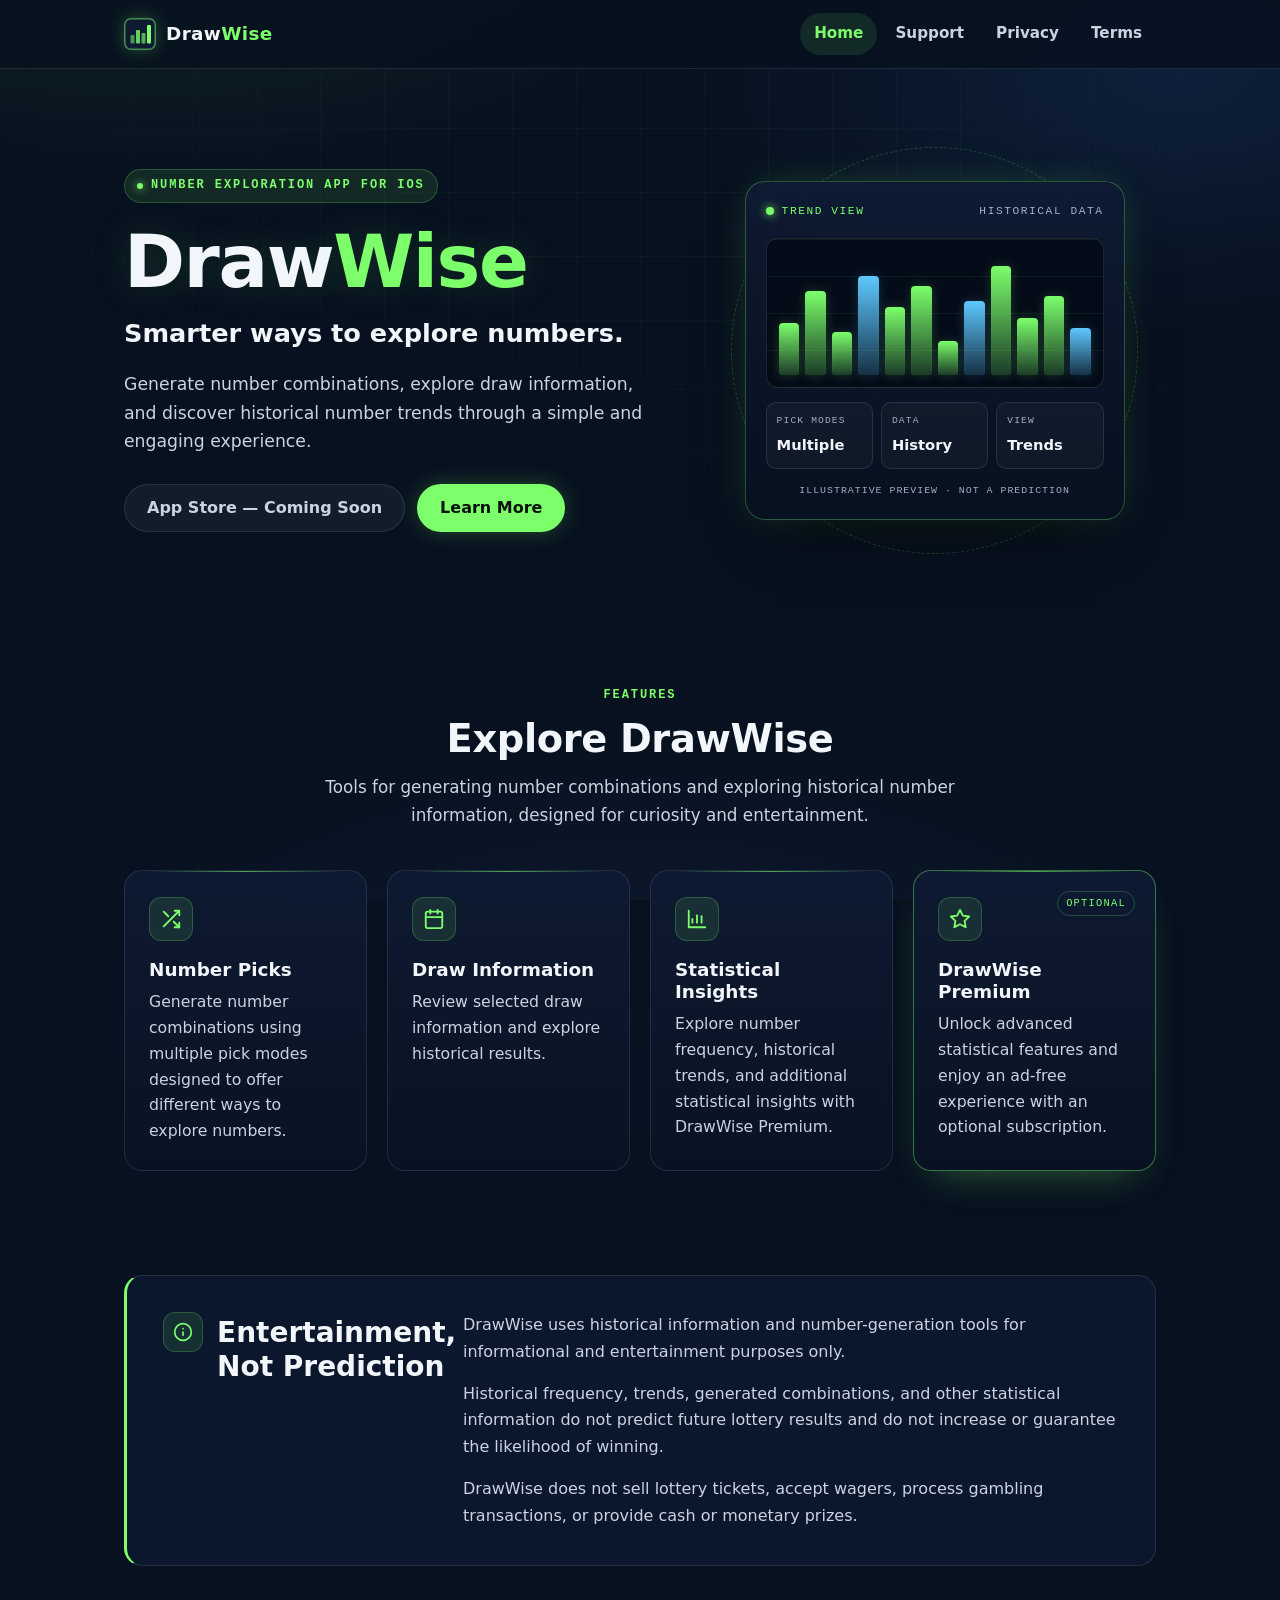
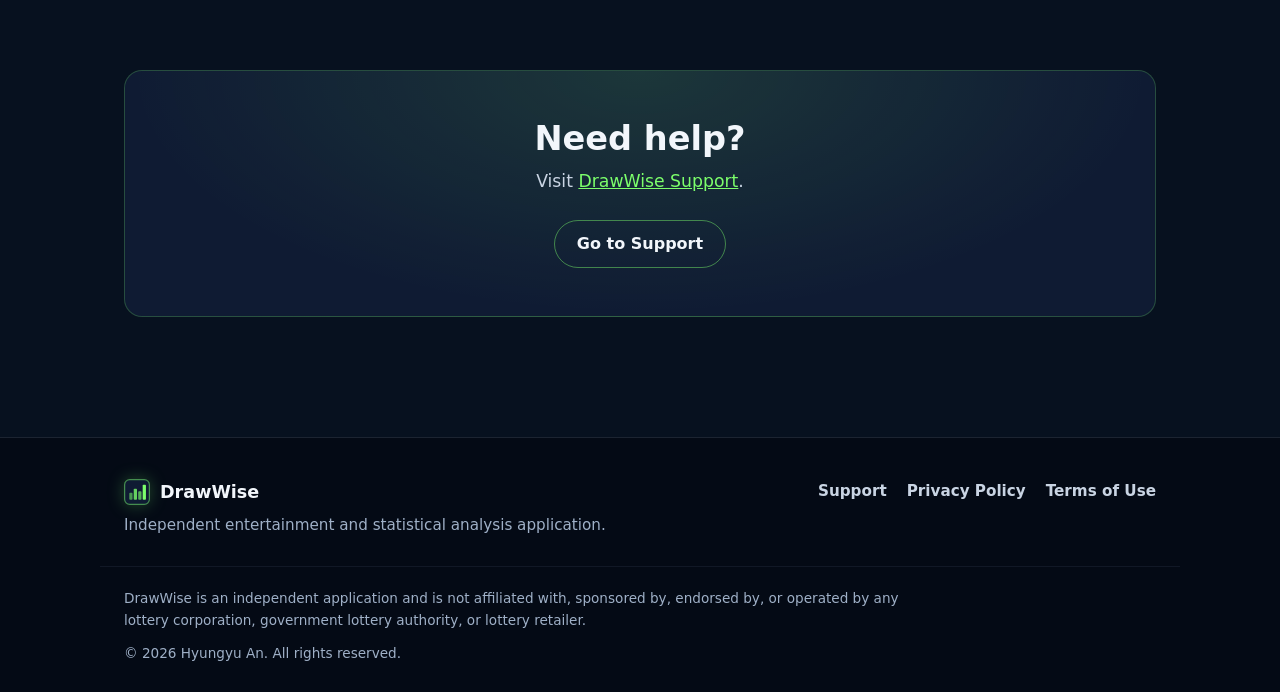
==== index.html @ 0a420d43 "Initial DrawWise website Co-authored-by: Cursor <cursoragent@cursor.com>" ====
<!DOCTYPE html>
<html lang="en">
<head>
  <meta charset="UTF-8">
  <meta name="viewport" content="width=device-width, initial-scale=1.0">
  <title>DrawWise – Number Insights &amp; Picks</title>
  <meta name="description" content="DrawWise is an independent entertainment and statistical number-analysis app for generating number combinations and exploring historical number trends.">
  <meta name="theme-color" content="#07111F">
  <meta property="og:type" content="website">
  <meta property="og:site_name" content="DrawWise">
  <meta property="og:title" content="DrawWise – Number Insights &amp; Picks">
  <meta property="og:description" content="DrawWise is an independent entertainment and statistical number-analysis app for generating number combinations and exploring historical number trends.">
  <link rel="icon" href="favicon.svg" type="image/svg+xml">
  <script>document.documentElement.classList.add('js');</script>
  <link rel="stylesheet" href="assets/css/styles.css">
  <script src="assets/js/main.js" defer></script>
</head>
<body>
  <a class="skip-link" href="#main">Skip to content</a>

  <header class="site-header">
    <div class="container header-inner">
      <a class="brand" href="index.html" aria-label="DrawWise home">
        <svg class="brand-mark" viewBox="0 0 64 64" aria-hidden="true" focusable="false">
          <rect width="64" height="64" rx="14" fill="#0F1B33"/>
          <rect x="1.5" y="1.5" width="61" height="61" rx="12.5" fill="none" stroke="#7CFF6B" stroke-opacity="0.5" stroke-width="3"/>
          <rect x="13" y="34" width="8" height="17" rx="2" fill="#7CFF6B" fill-opacity="0.55"/>
          <rect x="24" y="24" width="8" height="27" rx="2" fill="#7CFF6B" fill-opacity="0.8"/>
          <rect x="35" y="30" width="8" height="21" rx="2" fill="#7CFF6B" fill-opacity="0.65"/>
          <rect x="46" y="14" width="8" height="37" rx="2" fill="#7CFF6B"/>
        </svg>
        <span>Draw<span class="brand-accent">Wise</span></span>
      </a>

      <button class="nav-toggle" type="button" aria-expanded="false" aria-controls="site-nav">
        <span class="visually-hidden">Menu</span>
        <span class="nav-toggle-bar" aria-hidden="true"></span>
        <span class="nav-toggle-bar" aria-hidden="true"></span>
        <span class="nav-toggle-bar" aria-hidden="true"></span>
      </button>

      <nav id="site-nav" class="site-nav" aria-label="Primary">
        <ul class="nav-list">
          <li><a class="nav-link" href="index.html" aria-current="page">Home</a></li>
          <li><a class="nav-link" href="support.html">Support</a></li>
          <li><a class="nav-link" href="privacy.html">Privacy</a></li>
          <li><a class="nav-link" href="terms.html">Terms</a></li>
        </ul>
      </nav>
    </div>
  </header>

  <main id="main" tabindex="-1">
    <section class="hero" aria-labelledby="hero-title">
      <div class="container hero-grid">
        <div class="hero-copy">
          <p class="eyebrow">Number exploration app for iOS</p>
          <h1 id="hero-title" class="hero-title">Draw<span class="text-accent">Wise</span></h1>
          <p class="hero-subtitle">Smarter ways to explore numbers.</p>
          <p class="hero-text">
            Generate number combinations, explore draw information, and discover historical number
            trends through a simple and engaging experience.
          </p>
          <div class="hero-actions">
            <!-- REPLACE WITH APP STORE LINK AFTER RELEASE:
                 swap this button for
                 <a class="btn btn-primary" href="https://apps.apple.com/app/idYOUR_APP_ID">Download on the App Store</a> -->
            <button class="btn btn-store" type="button" disabled>App Store — Coming Soon</button>
            <a class="btn btn-primary" href="#explore">Learn More</a>
          </div>
        </div>

        <div class="hero-visual" aria-hidden="true">
          <div class="console">
            <div class="console-head">
              <span class="console-status">Trend view</span>
              <span>Historical data</span>
            </div>
            <div class="console-bars">
              <span style="--h: 42%"></span>
              <span style="--h: 68%"></span>
              <span style="--h: 35%"></span>
              <span style="--h: 80%"></span>
              <span style="--h: 55%"></span>
              <span style="--h: 72%"></span>
              <span style="--h: 28%"></span>
              <span style="--h: 60%"></span>
              <span style="--h: 88%"></span>
              <span style="--h: 46%"></span>
              <span style="--h: 64%"></span>
              <span style="--h: 38%"></span>
            </div>
            <div class="console-meta">
              <div class="console-stat">
                <span class="console-stat-label">Pick modes</span>
                <span class="console-stat-value">Multiple</span>
              </div>
              <div class="console-stat">
                <span class="console-stat-label">Data</span>
                <span class="console-stat-value">History</span>
              </div>
              <div class="console-stat">
                <span class="console-stat-label">View</span>
                <span class="console-stat-value">Trends</span>
              </div>
            </div>
            <p class="console-foot">Illustrative preview · Not a prediction</p>
          </div>
        </div>
      </div>
    </section>

    <section id="explore" class="section" aria-labelledby="explore-title">
      <div class="container">
        <div class="section-head">
          <p class="section-kicker">Features</p>
          <h2 id="explore-title" class="section-title">Explore DrawWise</h2>
          <p class="section-lead">
            Tools for generating number combinations and exploring historical number information,
            designed for curiosity and entertainment.
          </p>
        </div>

        <ul class="card-grid" role="list">
          <li class="card">
            <div class="card-icon" aria-hidden="true">
              <svg viewBox="0 0 24 24" fill="none" stroke="currentColor" stroke-width="2" stroke-linecap="round" stroke-linejoin="round">
                <path d="M16 3h5v5"/>
                <path d="M4 20 21 3"/>
                <path d="M21 16v5h-5"/>
                <path d="m15 15 6 6"/>
                <path d="m4 4 5 5"/>
              </svg>
            </div>
            <h3 class="card-title">Number Picks</h3>
            <p class="card-text">
              Generate number combinations using multiple pick modes designed to offer different ways
              to explore numbers.
            </p>
          </li>

          <li class="card">
            <div class="card-icon" aria-hidden="true">
              <svg viewBox="0 0 24 24" fill="none" stroke="currentColor" stroke-width="2" stroke-linecap="round" stroke-linejoin="round">
                <rect x="3" y="4" width="18" height="18" rx="2"/>
                <path d="M16 2v4"/>
                <path d="M8 2v4"/>
                <path d="M3 10h18"/>
              </svg>
            </div>
            <h3 class="card-title">Draw Information</h3>
            <p class="card-text">Review selected draw information and explore historical results.</p>
          </li>

          <li class="card">
            <div class="card-icon" aria-hidden="true">
              <svg viewBox="0 0 24 24" fill="none" stroke="currentColor" stroke-width="2" stroke-linecap="round" stroke-linejoin="round">
                <path d="M3 3v18h18"/>
                <path d="M7 16v-4"/>
                <path d="M12 16V8"/>
                <path d="M17 16v-7"/>
              </svg>
            </div>
            <h3 class="card-title">Statistical Insights</h3>
            <p class="card-text">
              Explore number frequency, historical trends, and additional statistical insights with
              DrawWise Premium.
            </p>
          </li>

          <li class="card card--premium">
            <span class="card-badge">Optional</span>
            <div class="card-icon" aria-hidden="true">
              <svg viewBox="0 0 24 24" fill="none" stroke="currentColor" stroke-width="2" stroke-linecap="round" stroke-linejoin="round">
                <path d="m12 2 3.09 6.26L22 9.27l-5 4.87 1.18 6.88L12 17.77l-6.18 3.25L7 14.14 2 9.27l6.91-1.01L12 2z"/>
              </svg>
            </div>
            <h3 class="card-title">DrawWise Premium</h3>
            <p class="card-text">
              Unlock advanced statistical features and enjoy an ad-free experience with an optional
              subscription.
            </p>
          </li>
        </ul>
      </div>
    </section>

    <section class="section section--tight" aria-labelledby="notice-title">
      <div class="container">
        <div class="notice">
          <div class="notice-head">
            <span class="notice-icon" aria-hidden="true">
              <svg viewBox="0 0 24 24" fill="none" stroke="currentColor" stroke-width="2" stroke-linecap="round" stroke-linejoin="round">
                <circle cx="12" cy="12" r="10"/>
                <path d="M12 16v-4"/>
                <path d="M12 8h.01"/>
              </svg>
            </span>
            <h2 id="notice-title" class="notice-title">Entertainment, Not Prediction</h2>
          </div>
          <div class="notice-body">
            <p>
              DrawWise uses historical information and number-generation tools for informational and
              entertainment purposes only.
            </p>
            <p>
              Historical frequency, trends, generated combinations, and other statistical information
              do not predict future lottery results and do not increase or guarantee the likelihood of
              winning.
            </p>
            <p>
              DrawWise does not sell lottery tickets, accept wagers, process gambling transactions, or
              provide cash or monetary prizes.
            </p>
          </div>
        </div>
      </div>
    </section>

    <section class="section" aria-labelledby="help-title">
      <div class="container">
        <div class="cta">
          <h2 id="help-title" class="cta-title">Need help?</h2>
          <p class="cta-text">Visit <a href="support.html">DrawWise Support</a>.</p>
          <a class="btn btn-secondary" href="support.html">Go to Support</a>
        </div>
      </div>
    </section>
  </main>

  <footer class="site-footer">
    <div class="container footer-inner">
      <div>
        <p class="footer-brand">
          <svg class="brand-mark" viewBox="0 0 64 64" aria-hidden="true" focusable="false">
            <rect width="64" height="64" rx="14" fill="#0F1B33"/>
            <rect x="1.5" y="1.5" width="61" height="61" rx="12.5" fill="none" stroke="#7CFF6B" stroke-opacity="0.5" stroke-width="3"/>
            <rect x="13" y="34" width="8" height="17" rx="2" fill="#7CFF6B" fill-opacity="0.55"/>
            <rect x="24" y="24" width="8" height="27" rx="2" fill="#7CFF6B" fill-opacity="0.8"/>
            <rect x="35" y="30" width="8" height="21" rx="2" fill="#7CFF6B" fill-opacity="0.65"/>
            <rect x="46" y="14" width="8" height="37" rx="2" fill="#7CFF6B"/>
          </svg>
          DrawWise
        </p>
        <p class="footer-tagline">Independent entertainment and statistical analysis application.</p>
      </div>
      <nav aria-label="Footer">
        <ul class="footer-links">
          <li><a href="support.html">Support</a></li>
          <li><a href="privacy.html">Privacy Policy</a></li>
          <li><a href="terms.html">Terms of Use</a></li>
        </ul>
      </nav>
    </div>
    <div class="container footer-bottom">
      <p class="footer-disclaimer">
        DrawWise is an independent application and is not affiliated with, sponsored by, endorsed by,
        or operated by any lottery corporation, government lottery authority, or lottery retailer.
      </p>
      <p class="footer-copy">&copy; 2026 Hyungyu An. All rights reserved.</p>
    </div>
  </footer>
</body>
</html>
---- assets/css/styles.css ----
/* ==========================================================================
   DrawWise — static website styles
   ========================================================================== */

:root {
  --bg: #07111f;
  --bg-2: #0f1b33;
  --surface: rgba(15, 27, 51, 0.72);
  --surface-strong: rgba(15, 27, 51, 0.92);
  --border: rgba(124, 255, 107, 0.22);
  --border-strong: rgba(124, 255, 107, 0.45);
  --border-soft: rgba(168, 190, 220, 0.14);
  --accent: #7cff6b;
  --accent-hover: #a6ff98;
  --accent-soft: rgba(124, 255, 107, 0.1);
  --accent-glow: rgba(124, 255, 107, 0.35);
  --accent-ink: #05120a;
  --text: #f2f6fb;
  --text-soft: #c9d4e3;
  --text-muted: #9fb0c7;
  --radius: 18px;
  --radius-sm: 12px;
  --max: 1080px;
  --header-h: 68px;
  --font: system-ui, -apple-system, BlinkMacSystemFont, "Segoe UI", Roboto, "Helvetica Neue", Arial,
    sans-serif;
  --mono: ui-monospace, "SF Mono", SFMono-Regular, Menlo, Consolas, "Liberation Mono", monospace;
}

/* ---------- Base ---------- */

*,
*::before,
*::after {
  box-sizing: border-box;
}

html {
  color-scheme: dark;
  -webkit-text-size-adjust: 100%;
  text-size-adjust: 100%;
}

@media (prefers-reduced-motion: no-preference) {
  html {
    scroll-behavior: smooth;
  }
}

body {
  margin: 0;
  min-height: 100vh;
  display: flex;
  flex-direction: column;
  font-family: var(--font);
  font-size: 1rem;
  line-height: 1.65;
  color: var(--text);
  background-color: var(--bg);
  background-image:
    radial-gradient(ellipse 80% 50% at 12% -10%, rgba(124, 255, 107, 0.1), transparent 60%),
    radial-gradient(ellipse 60% 45% at 92% 8%, rgba(64, 140, 255, 0.12), transparent 65%),
    radial-gradient(ellipse 70% 50% at 50% 115%, rgba(15, 27, 51, 0.95), transparent 70%);
  background-attachment: fixed;
  -webkit-font-smoothing: antialiased;
  -moz-osx-font-smoothing: grayscale;
}

/* Starfield */
body::before {
  content: "";
  position: fixed;
  inset: 0;
  z-index: -1;
  pointer-events: none;
  background-image:
    radial-gradient(1px 1px at 24px 36px, rgba(255, 255, 255, 0.75), transparent 60%),
    radial-gradient(1px 1px at 120px 80px, rgba(255, 255, 255, 0.5), transparent 60%),
    radial-gradient(1.5px 1.5px at 200px 150px, rgba(124, 255, 107, 0.6), transparent 60%),
    radial-gradient(1px 1px at 60px 190px, rgba(255, 255, 255, 0.55), transparent 60%),
    radial-gradient(1px 1px at 170px 20px, rgba(170, 200, 255, 0.6), transparent 60%),
    radial-gradient(1px 1px at 90px 130px, rgba(255, 255, 255, 0.35), transparent 60%);
  background-size: 240px 240px;
  opacity: 0.55;
}

/* Control-center grid */
body::after {
  content: "";
  position: fixed;
  inset: 0;
  z-index: -1;
  pointer-events: none;
  background-image:
    linear-gradient(rgba(124, 255, 107, 0.035) 1px, transparent 1px),
    linear-gradient(90deg, rgba(124, 255, 107, 0.035) 1px, transparent 1px);
  background-size: 64px 64px;
  -webkit-mask-image: radial-gradient(ellipse 70% 60% at 50% 20%, #000 20%, transparent 75%);
  mask-image: radial-gradient(ellipse 70% 60% at 50% 20%, #000 20%, transparent 75%);
}

main {
  flex: 1;
}

main:focus {
  outline: none;
}

img,
svg {
  display: block;
  max-width: 100%;
}

h1,
h2,
h3 {
  margin-top: 0;
  line-height: 1.2;
  color: var(--text);
}

p {
  margin: 0 0 1em;
}

a {
  color: var(--accent);
}

a:hover {
  color: var(--accent-hover);
}

:focus-visible {
  outline: 2px solid var(--accent);
  outline-offset: 3px;
  border-radius: 6px;
}

[id] {
  scroll-margin-top: calc(var(--header-h) + 20px);
}

.container {
  width: 100%;
  max-width: var(--max);
  margin: 0 auto;
  padding: 0 24px;
}

.container--narrow {
  max-width: 860px;
}

.visually-hidden {
  position: absolute !important;
  width: 1px;
  height: 1px;
  padding: 0;
  margin: -1px;
  overflow: hidden;
  clip: rect(0, 0, 0, 0);
  white-space: nowrap;
  border: 0;
}

.skip-link {
  position: absolute;
  left: 16px;
  top: -100px;
  z-index: 100;
  padding: 10px 16px;
  border-radius: 8px;
  background: var(--accent);
  color: var(--accent-ink);
  font-weight: 700;
  text-decoration: none;
}

.skip-link:focus {
  top: 12px;
  color: var(--accent-ink);
}

.text-accent {
  color: var(--accent);
}

/* ---------- Header ---------- */

.site-header {
  position: sticky;
  top: 0;
  z-index: 50;
  background: rgba(7, 17, 31, 0.8);
  -webkit-backdrop-filter: blur(14px);
  backdrop-filter: blur(14px);
  border-bottom: 1px solid var(--border-soft);
}

.header-inner {
  display: flex;
  align-items: center;
  justify-content: space-between;
  gap: 16px;
  min-height: var(--header-h);
}

.brand {
  display: inline-flex;
  align-items: center;
  gap: 10px;
  color: var(--text);
  text-decoration: none;
  font-weight: 800;
  font-size: 1.15rem;
  letter-spacing: 0.02em;
}

.brand:hover {
  color: var(--text);
}

.brand-mark {
  width: 32px;
  height: 32px;
  flex-shrink: 0;
  filter: drop-shadow(0 0 8px rgba(124, 255, 107, 0.25));
}

.brand-accent {
  color: var(--accent);
}

.nav-list {
  display: flex;
  gap: 4px;
  margin: 0;
  padding: 0;
  list-style: none;
}

.nav-link {
  display: block;
  padding: 8px 14px;
  border-radius: 999px;
  color: var(--text-soft);
  font-size: 0.95rem;
  font-weight: 600;
  text-decoration: none;
  transition: color 0.15s ease, background-color 0.15s ease;
}

.nav-link:hover {
  color: var(--text);
  background: rgba(255, 255, 255, 0.05);
}

.nav-link[aria-current="page"] {
  color: var(--accent);
  background: var(--accent-soft);
}

.nav-toggle {
  display: none;
  position: relative;
  width: 44px;
  height: 44px;
  padding: 0;
  flex-direction: column;
  align-items: center;
  justify-content: center;
  gap: 5px;
  border: 1px solid var(--border-soft);
  border-radius: 12px;
  background: rgba(255, 255, 255, 0.03);
  color: var(--text);
  cursor: pointer;
}

.nav-toggle-bar {
  display: block;
  width: 20px;
  height: 2px;
  border-radius: 2px;
  background: currentColor;
  transition: transform 0.2s ease, opacity 0.2s ease;
}

.nav-toggle[aria-expanded="true"] .nav-toggle-bar:nth-child(2) {
  transform: translateY(7px) rotate(45deg);
}

.nav-toggle[aria-expanded="true"] .nav-toggle-bar:nth-child(3) {
  opacity: 0;
}

.nav-toggle[aria-expanded="true"] .nav-toggle-bar:nth-child(4) {
  transform: translateY(-7px) rotate(-45deg);
}

@media (max-width: 720px) {
  /* Without JavaScript the menu simply wraps under the logo. */
  .header-inner {
    flex-wrap: wrap;
    padding-top: 10px;
    padding-bottom: 10px;
  }

  .nav-list {
    flex-wrap: wrap;
  }

  .js .header-inner {
    flex-wrap: nowrap;
    padding-top: 0;
    padding-bottom: 0;
  }

  .js .nav-toggle {
    display: inline-flex;
  }

  .js .site-nav {
    display: none;
    position: absolute;
    top: 100%;
    left: 0;
    right: 0;
    background: rgba(7, 17, 31, 0.98);
    border-bottom: 1px solid var(--border-soft);
    box-shadow: 0 24px 40px -24px rgba(0, 0, 0, 0.8);
  }

  .js .site-nav.is-open {
    display: block;
  }

  .js .nav-list {
    flex-direction: column;
    gap: 4px;
    padding: 12px 24px 20px;
  }

  .js .nav-link {
    padding: 12px 14px;
    border-radius: 10px;
    font-size: 1rem;
  }
}

/* ---------- Buttons ---------- */

.btn {
  display: inline-flex;
  align-items: center;
  justify-content: center;
  gap: 8px;
  min-height: 48px;
  padding: 0 22px;
  border: 1px solid transparent;
  border-radius: 999px;
  font-family: inherit;
  font-size: 1rem;
  font-weight: 700;
  line-height: 1.2;
  text-decoration: none;
  cursor: pointer;
  transition: background-color 0.15s ease, border-color 0.15s ease, color 0.15s ease,
    box-shadow 0.15s ease, transform 0.15s ease;
}

.btn-primary {
  background: var(--accent);
  color: var(--accent-ink);
  box-shadow: 0 0 24px -4px var(--accent-glow);
}

.btn-primary:hover {
  background: var(--accent-hover);
  color: var(--accent-ink);
  transform: translateY(-1px);
}

.btn-secondary {
  background: transparent;
  color: var(--text);
  border-color: var(--border-strong);
}

.btn-secondary:hover {
  background: var(--accent-soft);
  color: var(--text);
}

.btn-store,
.btn-store:disabled {
  background: rgba(255, 255, 255, 0.05);
  color: var(--text-soft);
  border-color: var(--border-soft);
  cursor: not-allowed;
  box-shadow: none;
}

/* ---------- Eyebrow / kickers ---------- */

.eyebrow,
.section-kicker {
  display: inline-flex;
  align-items: center;
  gap: 8px;
  margin: 0;
  font-family: var(--mono);
  font-size: 0.75rem;
  font-weight: 600;
  letter-spacing: 0.16em;
  text-transform: uppercase;
  color: var(--accent);
}

.eyebrow {
  padding: 6px 12px;
  border: 1px solid var(--border);
  border-radius: 999px;
  background: var(--accent-soft);
}

.eyebrow::before {
  content: "";
  width: 6px;
  height: 6px;
  border-radius: 50%;
  background: var(--accent);
  box-shadow: 0 0 8px var(--accent);
}

/* ---------- Hero (home) ---------- */

.hero {
  padding: 88px 0 64px;
}

.hero-grid {
  display: grid;
  grid-template-columns: 1fr;
  gap: 48px;
  align-items: center;
}

.hero-copy {
  text-align: center;
}

.hero-title {
  margin: 20px 0 12px;
  font-size: clamp(2.8rem, 8vw, 4.6rem);
  font-weight: 800;
  line-height: 1.05;
  letter-spacing: -0.02em;
  text-shadow: 0 0 40px rgba(124, 255, 107, 0.15);
}

.hero-subtitle {
  margin: 0 0 16px;
  font-size: clamp(1.25rem, 2.8vw, 1.6rem);
  font-weight: 600;
  color: var(--text);
}

.hero-text {
  max-width: 34em;
  margin: 0 auto;
  font-size: 1.08rem;
  color: var(--text-soft);
}

.hero-actions {
  display: flex;
  flex-wrap: wrap;
  justify-content: center;
  gap: 12px;
  margin-top: 28px;
}

@media (min-width: 880px) {
  .hero-grid {
    grid-template-columns: 1.1fr 0.9fr;
  }

  .hero-copy {
    text-align: left;
  }

  .hero-text {
    margin: 0;
  }

  .hero-actions {
    justify-content: flex-start;
  }
}

/* Decorative console illustration */
.hero-visual {
  position: relative;
  display: grid;
  place-items: center;
  padding: 24px 0;
}

.hero-visual::before {
  content: "";
  position: absolute;
  width: min(430px, 92%);
  aspect-ratio: 1;
  border: 1px dashed rgba(124, 255, 107, 0.22);
  border-radius: 50%;
  animation: dw-spin 80s linear infinite;
}

.hero-visual::after {
  content: "";
  position: absolute;
  width: min(300px, 70%);
  aspect-ratio: 1;
  border-radius: 50%;
  background: radial-gradient(circle, rgba(124, 255, 107, 0.16), transparent 70%);
  filter: blur(12px);
}

.console {
  position: relative;
  z-index: 1;
  width: min(380px, 100%);
  padding: 20px;
  border: 1px solid rgba(124, 255, 107, 0.28);
  border-radius: 20px;
  background: linear-gradient(180deg, rgba(15, 27, 51, 0.94), rgba(7, 17, 31, 0.96));
  box-shadow: 0 30px 60px -30px rgba(0, 0, 0, 0.85), 0 0 40px -12px rgba(124, 255, 107, 0.3);
}

.console-head {
  display: flex;
  align-items: center;
  justify-content: space-between;
  gap: 12px;
  font-family: var(--mono);
  font-size: 0.7rem;
  letter-spacing: 0.14em;
  text-transform: uppercase;
  color: var(--text-muted);
}

.console-status {
  display: inline-flex;
  align-items: center;
  gap: 8px;
  color: var(--accent);
}

.console-status::before {
  content: "";
  width: 8px;
  height: 8px;
  border-radius: 50%;
  background: var(--accent);
  box-shadow: 0 0 10px var(--accent);
  animation: dw-pulse 2.4s ease-in-out infinite;
}

.console-bars {
  display: flex;
  align-items: flex-end;
  gap: 6px;
  height: 150px;
  margin: 18px 0 14px;
  padding: 12px;
  border: 1px solid var(--border-soft);
  border-radius: 12px;
  background-color: rgba(2, 8, 18, 0.7);
  background-image: linear-gradient(rgba(124, 255, 107, 0.07) 1px, transparent 1px);
  background-size: 100% 25%;
}

.console-bars span {
  flex: 1;
  height: var(--h, 50%);
  border-radius: 4px 4px 2px 2px;
  background: linear-gradient(180deg, var(--accent), rgba(124, 255, 107, 0.2));
  box-shadow: 0 0 12px rgba(124, 255, 107, 0.2);
}

.console-bars span:nth-child(4n) {
  background: linear-gradient(180deg, #5ec8ff, rgba(94, 200, 255, 0.2));
  box-shadow: 0 0 12px rgba(94, 200, 255, 0.2);
}

.console-meta {
  display: grid;
  grid-template-columns: repeat(3, 1fr);
  gap: 8px;
}

.console-stat {
  padding: 10px;
  border: 1px solid var(--border-soft);
  border-radius: 10px;
  background: rgba(255, 255, 255, 0.03);
}

.console-stat-label {
  display: block;
  font-family: var(--mono);
  font-size: 0.6rem;
  letter-spacing: 0.12em;
  text-transform: uppercase;
  color: var(--text-muted);
}

.console-stat-value {
  display: block;
  margin-top: 4px;
  font-size: 0.92rem;
  font-weight: 700;
  color: var(--text);
}

.console-foot {
  margin: 14px 0 0;
  font-family: var(--mono);
  font-size: 0.62rem;
  letter-spacing: 0.1em;
  text-transform: uppercase;
  text-align: center;
  color: var(--text-muted);
}

@keyframes dw-spin {
  to {
    transform: rotate(360deg);
  }
}

@keyframes dw-pulse {
  0%,
  100% {
    opacity: 1;
  }
  50% {
    opacity: 0.35;
  }
}

/* ---------- Sections ---------- */

.section {
  padding: 72px 0;
}

.section--tight {
  padding: 32px 0;
}

.section-head {
  max-width: 640px;
  margin: 0 auto 40px;
  text-align: center;
}

.section-title {
  margin: 10px 0 12px;
  font-size: clamp(1.75rem, 3.6vw, 2.4rem);
  font-weight: 800;
  letter-spacing: -0.01em;
}

.section-title--left {
  margin-top: 0;
  margin-bottom: 24px;
}

.section-lead {
  margin: 0;
  font-size: 1.05rem;
  color: var(--text-soft);
}

/* Feature cards */
.card-grid {
  display: grid;
  grid-template-columns: repeat(auto-fit, minmax(230px, 1fr));
  gap: 20px;
  margin: 0;
  padding: 0;
  list-style: none;
}

.card {
  position: relative;
  padding: 26px 24px;
  overflow: hidden;
  border: 1px solid var(--border-soft);
  border-radius: var(--radius);
  background: linear-gradient(180deg, rgba(15, 27, 51, 0.92), rgba(9, 19, 36, 0.92));
  transition: border-color 0.2s ease, transform 0.2s ease;
}

.card::before {
  content: "";
  position: absolute;
  top: 0;
  left: 24px;
  right: 24px;
  height: 1px;
  background: linear-gradient(90deg, transparent, rgba(124, 255, 107, 0.6), transparent);
}

.card:hover {
  border-color: var(--border);
  transform: translateY(-2px);
}

.card-icon {
  display: grid;
  place-items: center;
  width: 44px;
  height: 44px;
  margin-bottom: 18px;
  border: 1px solid var(--border);
  border-radius: 12px;
  background: var(--accent-soft);
  color: var(--accent);
}

.card-icon svg {
  width: 22px;
  height: 22px;
}

.card-title {
  margin: 0 0 8px;
  font-size: 1.15rem;
  font-weight: 700;
}

.card-text {
  margin: 0;
  font-size: 0.98rem;
  color: var(--text-soft);
}

.card--premium {
  border-color: rgba(124, 255, 107, 0.4);
  box-shadow: 0 18px 40px -22px rgba(124, 255, 107, 0.4);
}

.card-badge {
  position: absolute;
  top: 20px;
  right: 20px;
  padding: 3px 8px;
  border: 1px solid var(--border);
  border-radius: 999px;
  font-family: var(--mono);
  font-size: 0.65rem;
  letter-spacing: 0.12em;
  text-transform: uppercase;
  color: var(--accent);
}

/* Notice panel */
.notice {
  display: grid;
  gap: 24px;
  padding: 36px;
  border: 1px solid var(--border-soft);
  border-left: 3px solid var(--accent);
  border-radius: var(--radius);
  background: var(--surface);
}

.notice-head {
  display: flex;
  align-items: flex-start;
  gap: 14px;
}

.notice-icon {
  display: grid;
  place-items: center;
  flex-shrink: 0;
  width: 40px;
  height: 40px;
  border: 1px solid var(--border);
  border-radius: 12px;
  background: var(--accent-soft);
  color: var(--accent);
}

.notice-icon svg {
  width: 20px;
  height: 20px;
}

.notice-title {
  margin: 4px 0 0;
  font-size: clamp(1.4rem, 3vw, 1.75rem);
  font-weight: 800;
}

.notice-body p {
  color: var(--text-soft);
}

.notice-body p:last-child {
  margin-bottom: 0;
}

@media (min-width: 860px) {
  .notice {
    grid-template-columns: 260px 1fr;
    gap: 40px;
  }
}

/* CTA */
.cta {
  padding: 48px 24px;
  border: 1px solid var(--border);
  border-radius: var(--radius);
  background:
    radial-gradient(ellipse at top, rgba(124, 255, 107, 0.12), transparent 70%),
    var(--bg-2);
  text-align: center;
}

.cta-title {
  margin: 0 0 8px;
  font-size: clamp(1.6rem, 3.4vw, 2.1rem);
  font-weight: 800;
}

.cta-text {
  margin: 0 0 24px;
  font-size: 1.08rem;
  color: var(--text-soft);
}

/* ---------- Sub-page hero ---------- */

.page-hero {
  padding: 64px 0 24px;
}

.page-title {
  margin: 18px 0 12px;
  font-size: clamp(2.2rem, 6vw, 3.2rem);
  font-weight: 800;
  letter-spacing: -0.02em;
}

.page-meta {
  margin: 0 0 16px;
  font-family: var(--mono);
  font-size: 0.9rem;
  color: var(--text-muted);
}

.page-intro {
  max-width: 44em;
  font-size: 1.1rem;
  color: var(--text-soft);
}

.page-hero .hero-actions {
  justify-content: flex-start;
}

/* ---------- Support ---------- */

.faq-list {
  display: grid;
  gap: 16px;
}

.faq-item {
  padding: 22px 24px;
  border: 1px solid var(--border-soft);
  border-radius: var(--radius-sm);
  background: var(--surface);
}

.faq-q {
  display: flex;
  gap: 12px;
  margin: 0 0 8px;
  font-size: 1.08rem;
  font-weight: 700;
}

.faq-q::before {
  content: "Q";
  flex-shrink: 0;
  font-family: var(--mono);
  font-size: 0.85rem;
  line-height: 1.6;
  color: var(--accent);
}

.faq-a {
  margin: 0;
  padding-left: 22px;
  color: var(--text-soft);
}

.faq-a + .faq-a {
  margin-top: 8px;
}

.contact-panel {
  padding: 36px;
  border: 1px solid var(--border);
  border-radius: var(--radius);
  background:
    radial-gradient(ellipse at top right, rgba(124, 255, 107, 0.1), transparent 60%),
    var(--surface-strong);
}

.contact-panel h2 {
  margin-bottom: 12px;
  font-size: clamp(1.5rem, 3vw, 1.9rem);
  font-weight: 800;
}

.contact-panel p {
  color: var(--text-soft);
}

.contact-label {
  margin: 20px 0 4px;
  font-family: var(--mono);
  font-size: 0.75rem;
  letter-spacing: 0.14em;
  text-transform: uppercase;
  color: var(--text-muted);
}

.contact-email {
  display: inline-block;
  margin-bottom: 20px;
  font-size: clamp(1.15rem, 3vw, 1.4rem);
  font-weight: 700;
  word-break: break-word;
}

.contact-note {
  margin: 24px 0 0;
  padding: 14px 16px;
  border: 1px solid var(--border-soft);
  border-radius: var(--radius-sm);
  background: rgba(2, 8, 18, 0.55);
  font-size: 0.95rem;
}

/* ---------- Legal pages ---------- */

.toc {
  margin-bottom: 8px;
  padding: 20px 24px;
  border: 1px solid var(--border-soft);
  border-radius: var(--radius);
  background: var(--surface);
}

.toc-title {
  margin: 0 0 12px;
  font-family: var(--mono);
  font-size: 0.75rem;
  letter-spacing: 0.16em;
  text-transform: uppercase;
  color: var(--accent);
}

.toc-list {
  display: grid;
  grid-template-columns: repeat(auto-fill, minmax(230px, 1fr));
  gap: 4px 24px;
  margin: 0;
  padding: 0;
  list-style: none;
  counter-reset: toc;
}

.toc-list li {
  counter-increment: toc;
}

.toc-list a {
  display: flex;
  gap: 10px;
  padding: 4px 0;
  font-size: 0.95rem;
  color: var(--text-soft);
  text-decoration: none;
}

.toc-list a::before {
  content: counter(toc, decimal-leading-zero);
  min-width: 1.6em;
  padding-top: 2px;
  font-family: var(--mono);
  font-size: 0.8rem;
  color: var(--accent);
}

.toc-list a:hover {
  color: var(--text);
}

.prose {
  max-width: 780px;
}

.prose h2 {
  display: flex;
  align-items: baseline;
  gap: 12px;
  margin: 48px 0 14px;
  font-size: 1.35rem;
  font-weight: 700;
}

.prose h3 {
  margin: 24px 0 10px;
  font-size: 1.05rem;
  font-weight: 700;
}

.section-num {
  flex-shrink: 0;
  font-family: var(--mono);
  font-size: 0.9rem;
  color: var(--accent);
}

.prose p,
.prose li {
  color: var(--text-soft);
}

.prose ul {
  margin: 0 0 1em;
  padding-left: 1.25rem;
}

.prose li {
  margin-bottom: 6px;
}

.prose li::marker {
  color: var(--accent);
}

.prose a {
  text-underline-offset: 3px;
}

.prose strong {
  color: var(--text);
}

.contact-card {
  margin-top: 8px;
  padding: 20px 24px;
  border: 1px solid var(--border-soft);
  border-radius: var(--radius-sm);
  background: var(--surface);
}

.contact-card p {
  margin: 0 0 4px;
}

.contact-card p:last-child {
  margin-bottom: 0;
}

/* ---------- Footer ---------- */

.site-footer {
  margin-top: 48px;
  padding: 40px 0 28px;
  border-top: 1px solid var(--border-soft);
  background: rgba(4, 10, 20, 0.78);
}

.footer-inner {
  display: flex;
  flex-wrap: wrap;
  align-items: flex-start;
  justify-content: space-between;
  gap: 24px;
}

.footer-brand {
  display: flex;
  align-items: center;
  gap: 10px;
  margin: 0 0 6px;
  font-size: 1.1rem;
  font-weight: 800;
}

.footer-brand .brand-mark {
  width: 26px;
  height: 26px;
}

.footer-tagline {
  max-width: 32em;
  margin: 0;
  font-size: 0.95rem;
  color: var(--text-muted);
}

.footer-links {
  display: flex;
  flex-wrap: wrap;
  gap: 8px 20px;
  margin: 0;
  padding: 0;
  list-style: none;
}

.footer-links a {
  font-size: 0.95rem;
  font-weight: 600;
  color: var(--text-soft);
  text-decoration: none;
}

.footer-links a:hover {
  color: var(--accent);
  text-decoration: underline;
  text-underline-offset: 3px;
}

.footer-bottom {
  margin-top: 28px;
  padding-top: 20px;
  border-top: 1px solid rgba(168, 190, 220, 0.08);
}

.footer-disclaimer,
.footer-copy {
  font-size: 0.85rem;
  color: var(--text-muted);
}

.footer-disclaimer {
  max-width: 60em;
  margin: 0 0 10px;
}

.footer-copy {
  margin: 0;
}

/* ---------- Small screens ---------- */

@media (max-width: 600px) {
  .container {
    padding: 0 18px;
  }

  .hero {
    padding: 56px 0 40px;
  }

  .section {
    padding: 52px 0;
  }

  .notice,
  .contact-panel {
    padding: 26px 22px;
  }

  .faq-item {
    padding: 20px;
  }

  .faq-a {
    padding-left: 0;
  }

  .hero-actions .btn {
    width: 100%;
  }
}

/* ---------- Motion preferences ---------- */

@media (prefers-reduced-motion: reduce) {
  *,
  *::before,
  *::after {
    animation: none !important;
    transition: none !important;
  }
}
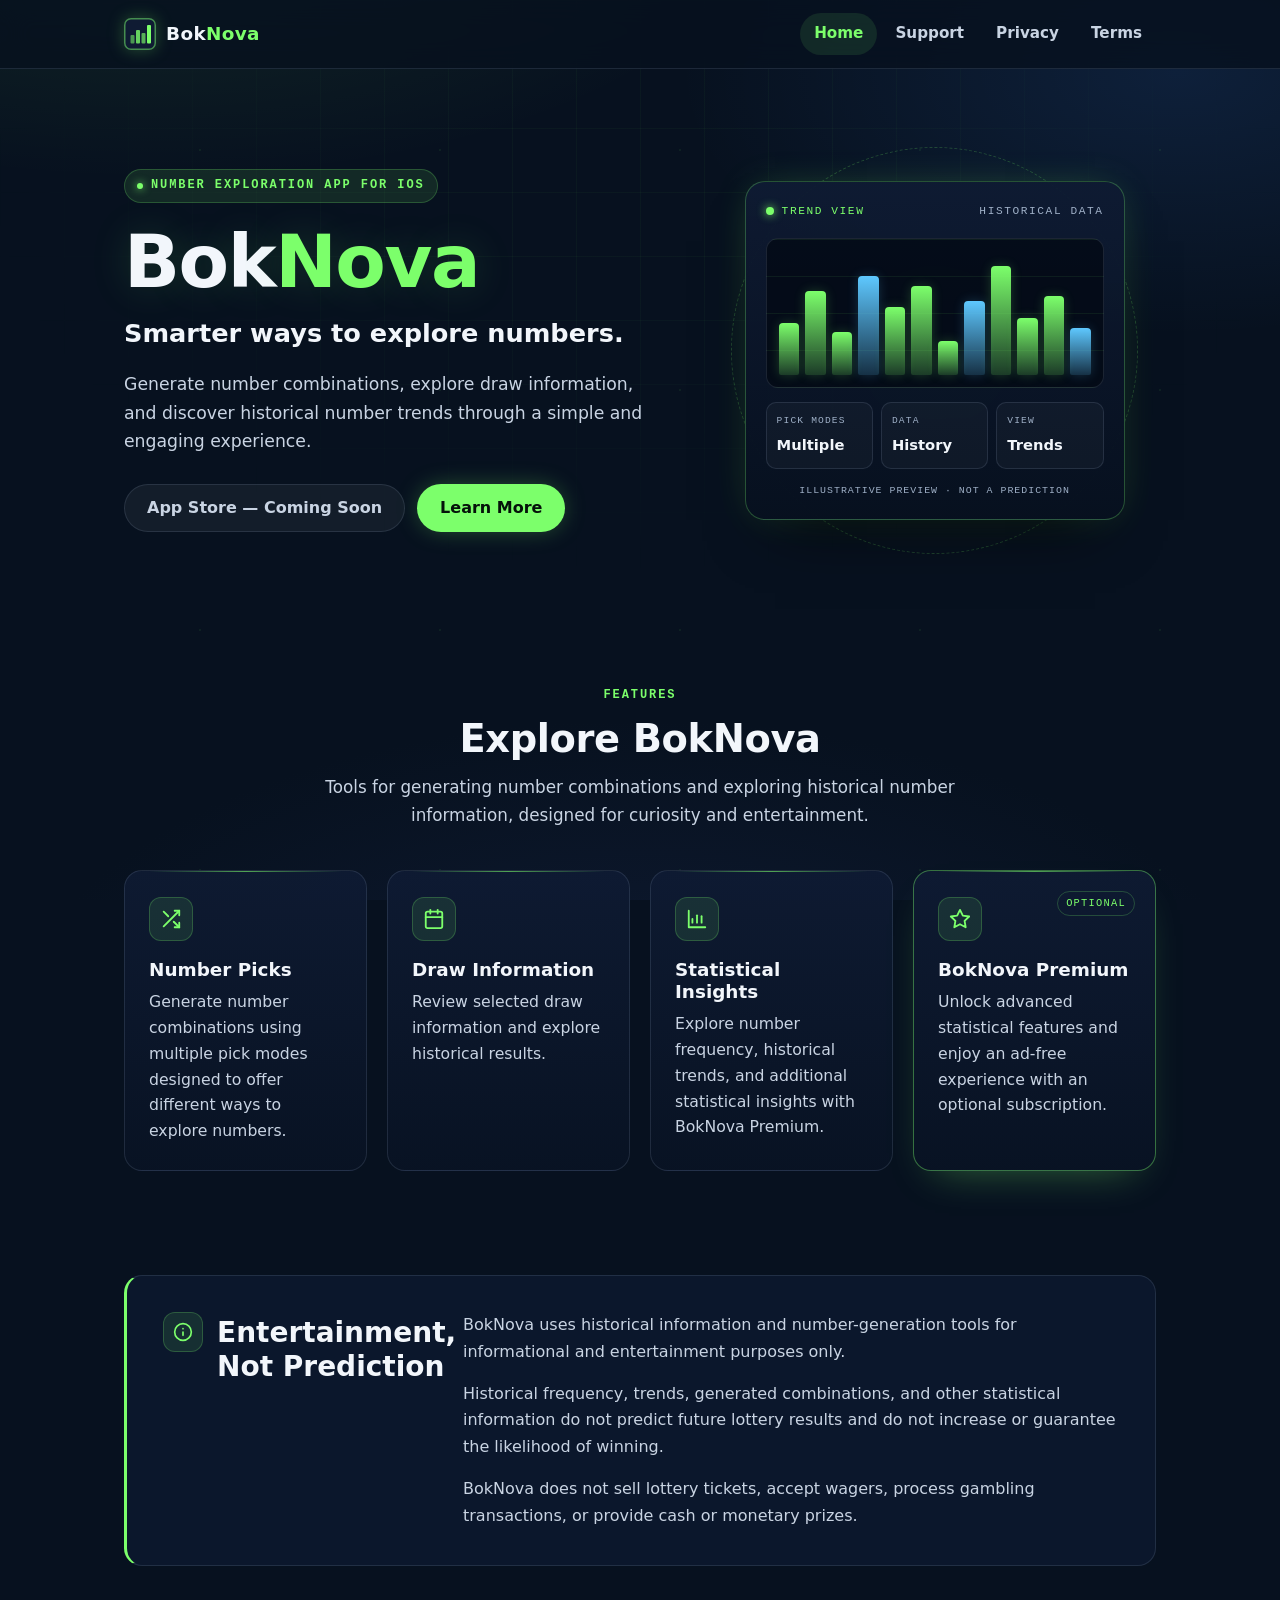
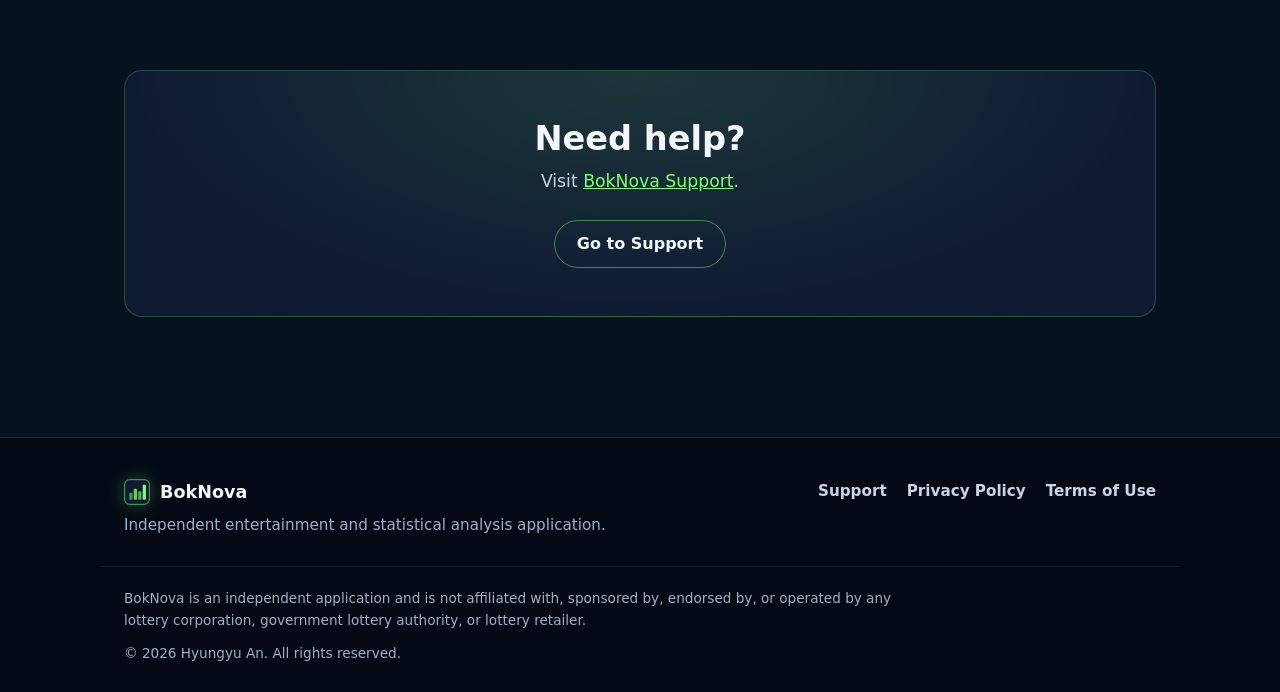
==== commit 0ed7ebc0: "Rename app to BokNova Co-authored-by: Cursor <cursoragent@cursor.com>" ====
--- a/index.html
+++ b/index.html
@@ -3,13 +3,13 @@
 <head>
   <meta charset="UTF-8">
   <meta name="viewport" content="width=device-width, initial-scale=1.0">
-  <title>DrawWise – Number Insights &amp; Picks</title>
-  <meta name="description" content="DrawWise is an independent entertainment and statistical number-analysis app for generating number combinations and exploring historical number trends.">
+  <title>BokNova – Number Insights &amp; Picks</title>
+  <meta name="description" content="BokNova is an independent entertainment and statistical number-analysis app for generating number combinations and exploring historical number trends.">
   <meta name="theme-color" content="#07111F">
   <meta property="og:type" content="website">
-  <meta property="og:site_name" content="DrawWise">
-  <meta property="og:title" content="DrawWise – Number Insights &amp; Picks">
-  <meta property="og:description" content="DrawWise is an independent entertainment and statistical number-analysis app for generating number combinations and exploring historical number trends.">
+  <meta property="og:site_name" content="BokNova">
+  <meta property="og:title" content="BokNova – Number Insights &amp; Picks">
+  <meta property="og:description" content="BokNova is an independent entertainment and statistical number-analysis app for generating number combinations and exploring historical number trends.">
   <link rel="icon" href="favicon.svg" type="image/svg+xml">
   <script>document.documentElement.classList.add('js');</script>
   <link rel="stylesheet" href="assets/css/styles.css">
@@ -20,7 +20,7 @@
 
   <header class="site-header">
     <div class="container header-inner">
-      <a class="brand" href="index.html" aria-label="DrawWise home">
+      <a class="brand" href="index.html" aria-label="BokNova home">
         <svg class="brand-mark" viewBox="0 0 64 64" aria-hidden="true" focusable="false">
           <rect width="64" height="64" rx="14" fill="#0F1B33"/>
           <rect x="1.5" y="1.5" width="61" height="61" rx="12.5" fill="none" stroke="#7CFF6B" stroke-opacity="0.5" stroke-width="3"/>
@@ -29,7 +29,7 @@
           <rect x="35" y="30" width="8" height="21" rx="2" fill="#7CFF6B" fill-opacity="0.65"/>
           <rect x="46" y="14" width="8" height="37" rx="2" fill="#7CFF6B"/>
         </svg>
-        <span>Draw<span class="brand-accent">Wise</span></span>
+        <span>Bok<span class="brand-accent">Nova</span></span>
       </a>
 
       <button class="nav-toggle" type="button" aria-expanded="false" aria-controls="site-nav">
@@ -55,7 +55,7 @@
       <div class="container hero-grid">
         <div class="hero-copy">
           <p class="eyebrow">Number exploration app for iOS</p>
-          <h1 id="hero-title" class="hero-title">Draw<span class="text-accent">Wise</span></h1>
+          <h1 id="hero-title" class="hero-title">Bok<span class="text-accent">Nova</span></h1>
           <p class="hero-subtitle">Smarter ways to explore numbers.</p>
           <p class="hero-text">
             Generate number combinations, explore draw information, and discover historical number
@@ -114,7 +114,7 @@
       <div class="container">
         <div class="section-head">
           <p class="section-kicker">Features</p>
-          <h2 id="explore-title" class="section-title">Explore DrawWise</h2>
+          <h2 id="explore-title" class="section-title">Explore BokNova</h2>
           <p class="section-lead">
             Tools for generating number combinations and exploring historical number information,
             designed for curiosity and entertainment.
@@ -164,7 +164,7 @@
             <h3 class="card-title">Statistical Insights</h3>
             <p class="card-text">
               Explore number frequency, historical trends, and additional statistical insights with
-              DrawWise Premium.
+              BokNova Premium.
             </p>
           </li>
 
@@ -175,7 +175,7 @@
                 <path d="m12 2 3.09 6.26L22 9.27l-5 4.87 1.18 6.88L12 17.77l-6.18 3.25L7 14.14 2 9.27l6.91-1.01L12 2z"/>
               </svg>
             </div>
-            <h3 class="card-title">DrawWise Premium</h3>
+            <h3 class="card-title">BokNova Premium</h3>
             <p class="card-text">
               Unlock advanced statistical features and enjoy an ad-free experience with an optional
               subscription.
@@ -200,7 +200,7 @@
           </div>
           <div class="notice-body">
             <p>
-              DrawWise uses historical information and number-generation tools for informational and
+              BokNova uses historical information and number-generation tools for informational and
               entertainment purposes only.
             </p>
             <p>
@@ -209,7 +209,7 @@
               winning.
             </p>
             <p>
-              DrawWise does not sell lottery tickets, accept wagers, process gambling transactions, or
+              BokNova does not sell lottery tickets, accept wagers, process gambling transactions, or
               provide cash or monetary prizes.
             </p>
           </div>
@@ -221,7 +221,7 @@
       <div class="container">
         <div class="cta">
           <h2 id="help-title" class="cta-title">Need help?</h2>
-          <p class="cta-text">Visit <a href="support.html">DrawWise Support</a>.</p>
+          <p class="cta-text">Visit <a href="support.html">BokNova Support</a>.</p>
           <a class="btn btn-secondary" href="support.html">Go to Support</a>
         </div>
       </div>
@@ -240,7 +240,7 @@
             <rect x="35" y="30" width="8" height="21" rx="2" fill="#7CFF6B" fill-opacity="0.65"/>
             <rect x="46" y="14" width="8" height="37" rx="2" fill="#7CFF6B"/>
           </svg>
-          DrawWise
+          BokNova
         </p>
         <p class="footer-tagline">Independent entertainment and statistical analysis application.</p>
       </div>
@@ -254,7 +254,7 @@
     </div>
     <div class="container footer-bottom">
       <p class="footer-disclaimer">
-        DrawWise is an independent application and is not affiliated with, sponsored by, endorsed by,
+        BokNova is an independent application and is not affiliated with, sponsored by, endorsed by,
         or operated by any lottery corporation, government lottery authority, or lottery retailer.
       </p>
       <p class="footer-copy">&copy; 2026 Hyungyu An. All rights reserved.</p>
--- a/assets/css/styles.css
+++ b/assets/css/styles.css
@@ -1,5 +1,5 @@
 /* ==========================================================================
-   DrawWise — static website styles
+   BokNova — static website styles
    ========================================================================== */
 
 :root {
